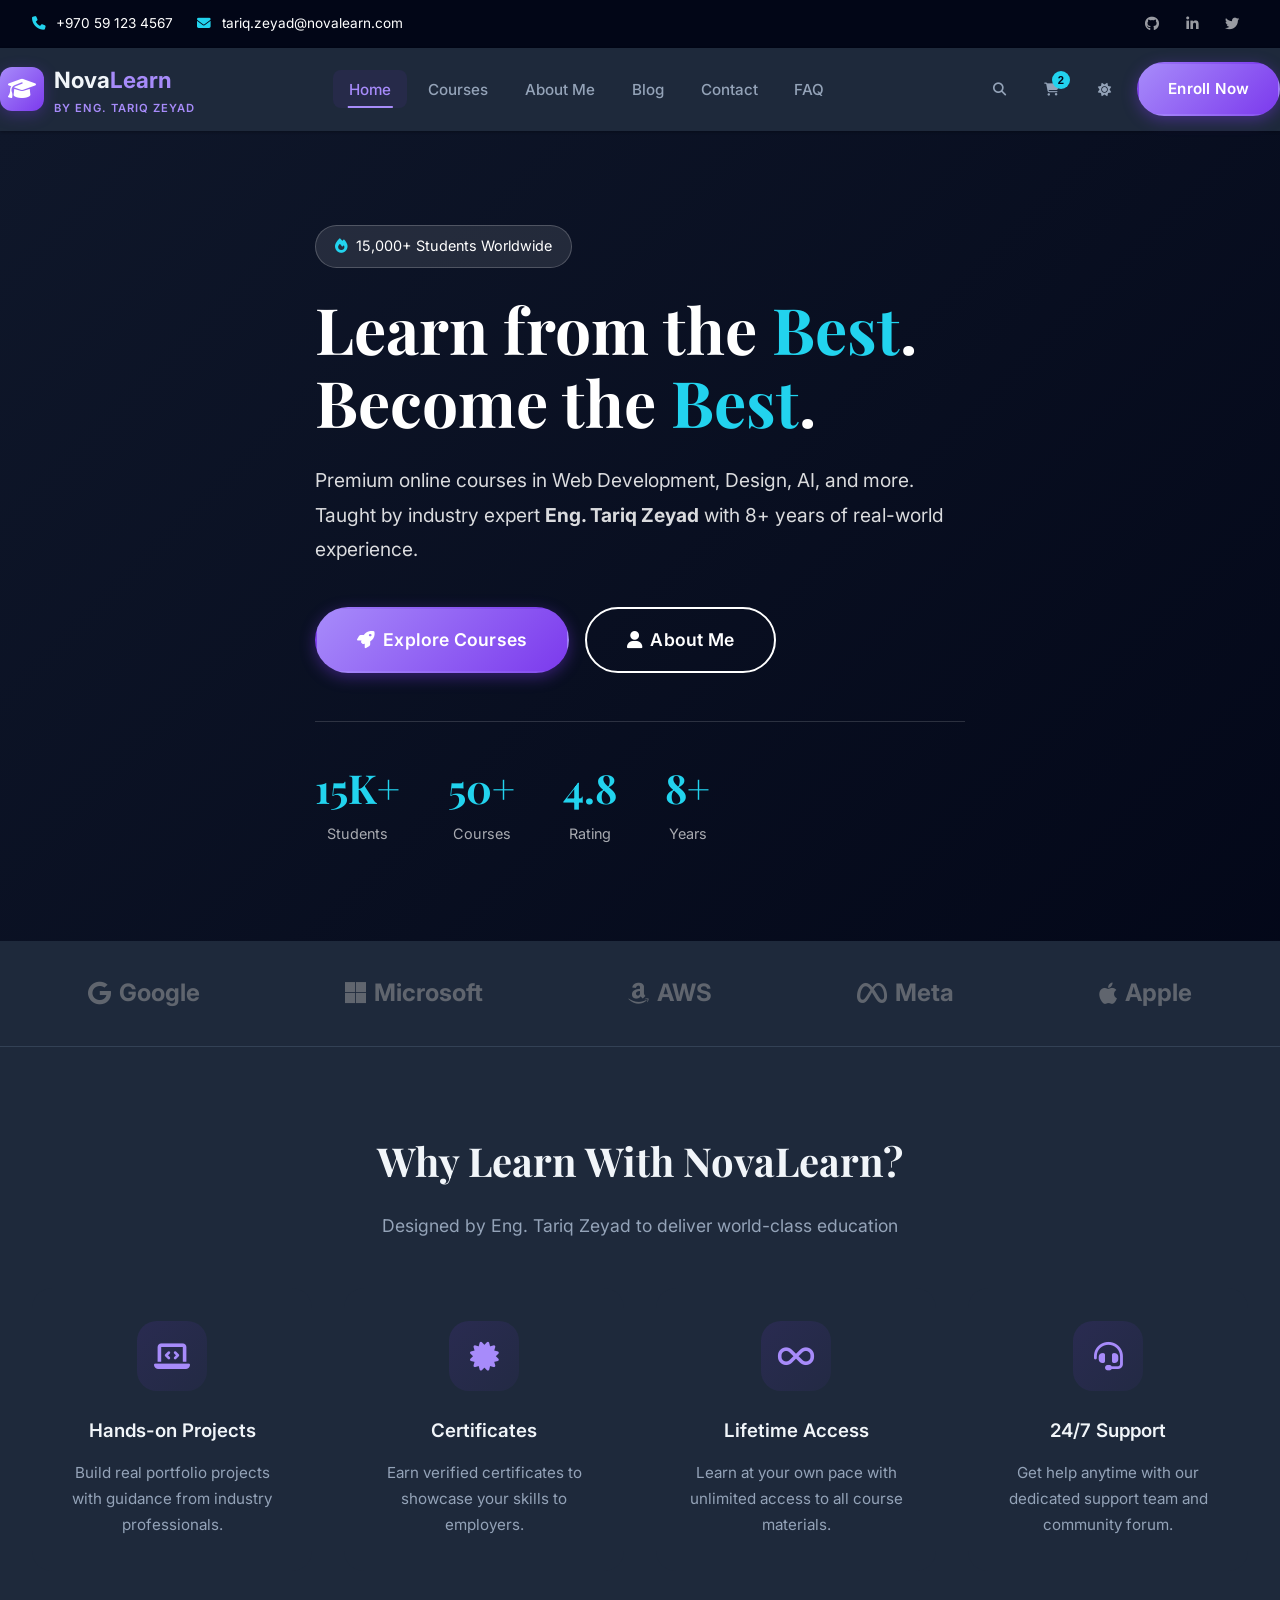
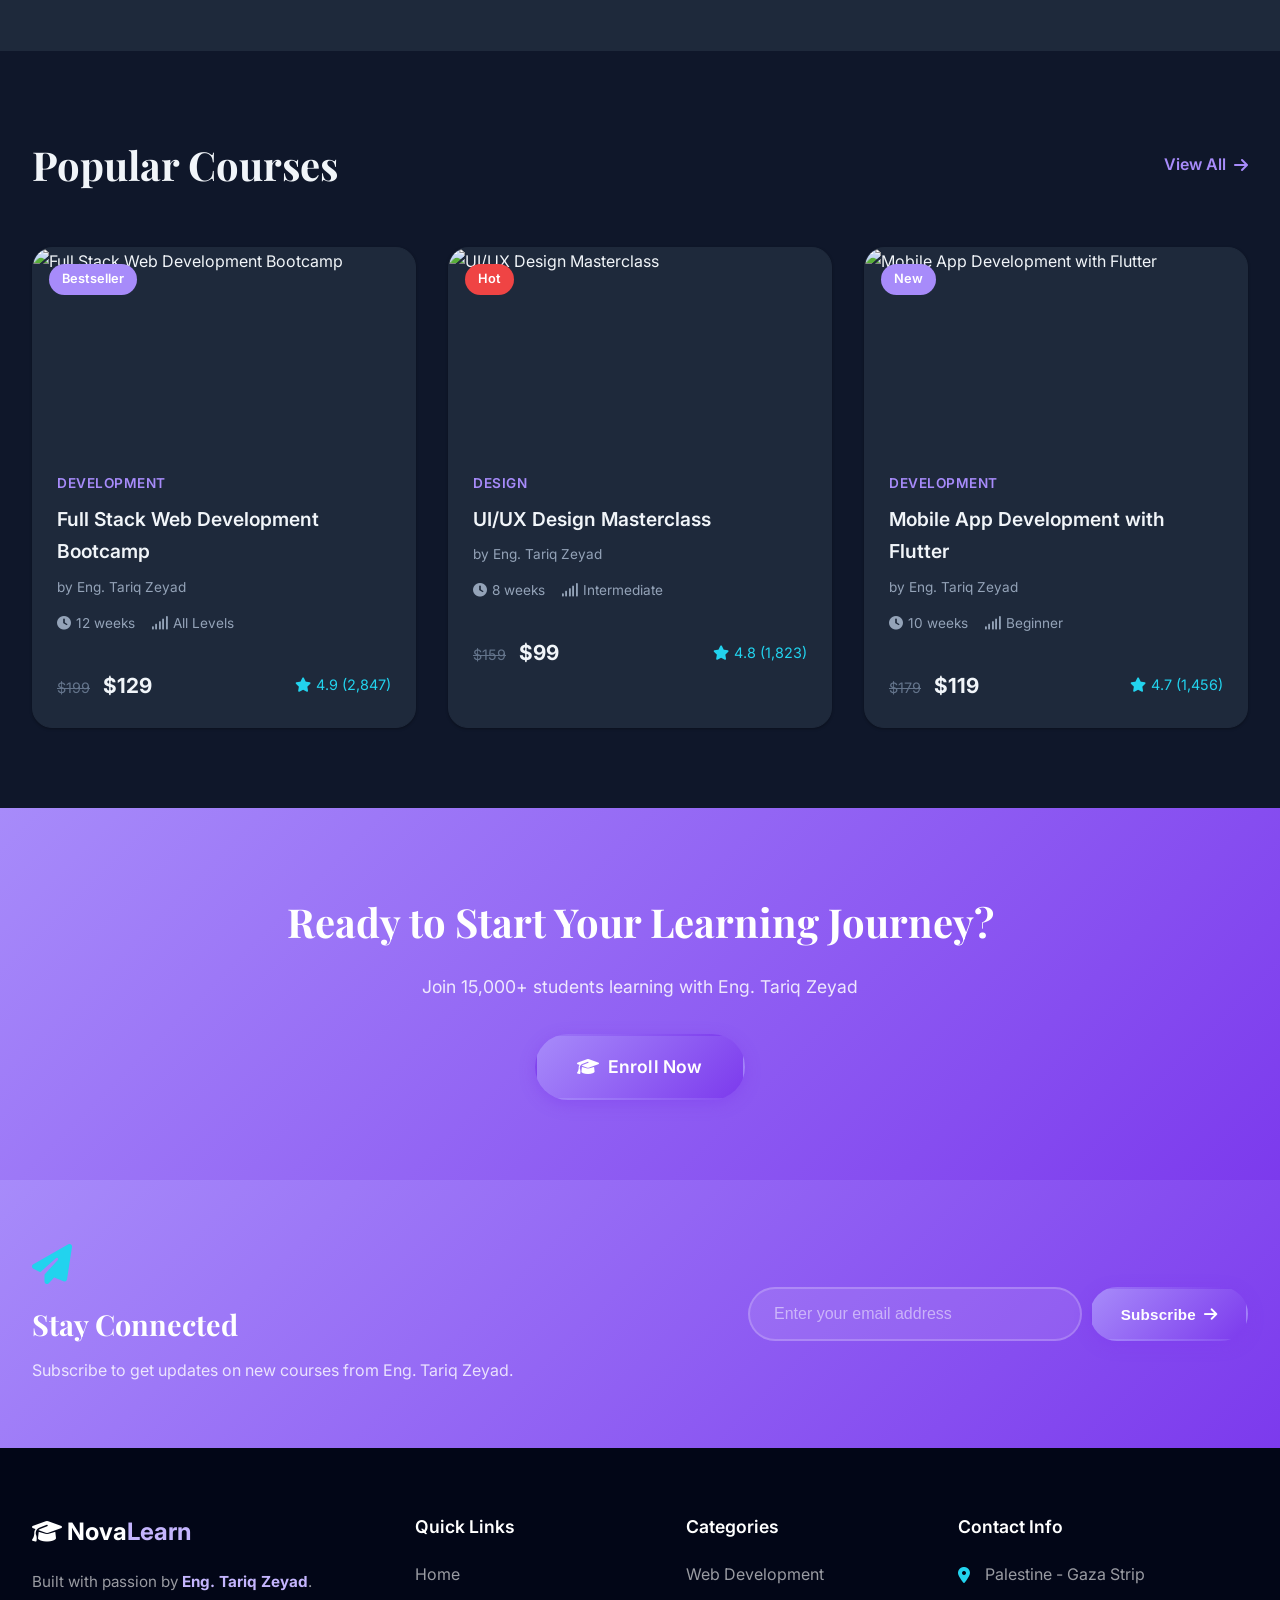
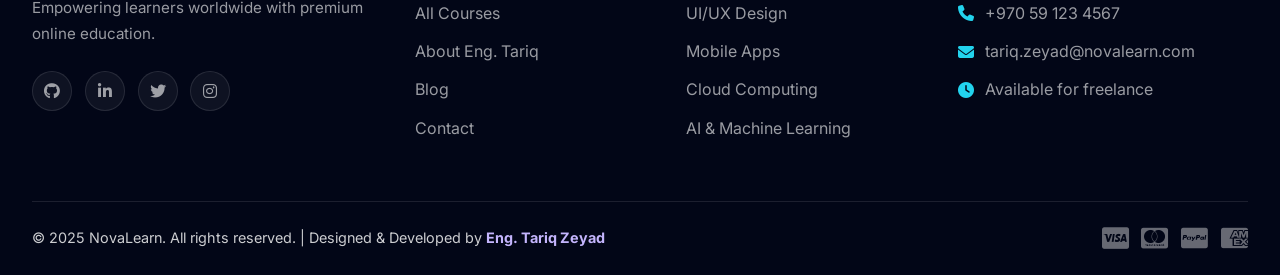
==== index.html @ 75552973 "First Project" ====
<!DOCTYPE html>
<html lang="en" dir="ltr" data-theme="dark">
<head>
  <meta charset="UTF-8">
  <meta name="viewport" content="width=device-width, initial-scale=1.0, viewport-fit=cover">
  <meta name="description" content="NovaLearn - Premium online courses platform by Eng. Tariq Zeyad. Learn Web Development, Design, AI, and more.">
  <meta name="author" content="Eng. Tariq Zeyad">
  <meta name="keywords" content="online courses, web development, programming, Eng. Tariq Zeyad, Palestine, Gaza">
  <title>NovaLearn | Premium Online Courses by Eng. Tariq Zeyad</title>
  
  <link rel="stylesheet" href="https://cdnjs.cloudflare.com/ajax/libs/font-awesome/6.5.1/css/all.min.css">
  <link rel="preconnect" href="https://fonts.googleapis.com">
  <link rel="preconnect" href="https://fonts.gstatic.com" crossorigin>
  <link href="https://fonts.googleapis.com/css2?family=Inter:wght@300;400;500;600;700;800&family=Playfair+Display:wght@500;600;700&family=Cairo:wght@400;600;700;800&display=swap" rel="stylesheet">
  
  <link rel="stylesheet" href="css/styles.css">
</head>
<body>
  <!-- ========== TOP BAR ========== -->
  <div class="top-bar">
    <div class="container">
      <div class="top-bar-left">
        <span><i class="fas fa-phone"></i> +970 59 123 4567</span>
        <span><i class="fas fa-envelope"></i> tariq.zeyad@novalearn.com</span>
      </div>
      <div class="top-bar-right">
        <a href="#" aria-label="GitHub"><i class="fab fa-github"></i></a>
        <a href="#" aria-label="LinkedIn"><i class="fab fa-linkedin-in"></i></a>
        <a href="#" aria-label="Twitter"><i class="fab fa-twitter"></i></a>
      </div>
    </div>
  </div>

  <!-- ========== HEADER ========== -->
  <header class="page-header" id="header">
    <div class="container header-inner">
      <a href="index.html" class="logo">
        <div class="logo-icon"><i class="fas fa-graduation-cap"></i></div>
        <div class="logo-text">
          <span class="logo-name">Nova<span class="highlight">Learn</span></span>
          <span class="logo-tagline">by Eng. Tariq Zeyad</span>
        </div>
      </a>
      
      <nav class="main-nav" id="mainNav">
        <ul class="nav-list">
          <li><a href="index.html" class="nav-link active">Home</a></li>
          <li><a href="courses.html" class="nav-link">Courses</a></li>
          <li><a href="about.html" class="nav-link">About Me</a></li>
          <li><a href="blog.html" class="nav-link">Blog</a></li>
          <li><a href="contact.html" class="nav-link">Contact</a></li>
          <li><a href="faq.html" class="nav-link">FAQ</a></li>
        </ul>
      </nav>
      
      <div class="header-actions">
        <button class="btn-icon search-trigger" aria-label="Search"><i class="fas fa-search"></i></button>
        <button class="btn-icon" aria-label="Cart"><i class="fas fa-shopping-cart"></i><span class="cart-badge">2</span></button>
        <button class="btn-icon" id="themeToggle" aria-label="Toggle theme"><i class="fas fa-sun"></i></button>
        <a href="enroll.html" class="btn btn-primary">Enroll Now</a>
        <button class="mobile-menu-toggle" aria-label="Toggle menu"><i class="fas fa-bars"></i></button>
      </div>
    </div>
  </header>

  <!-- ========== MAIN CONTENT ========== -->
  <main>
    <!-- HERO SECTION -->
    <section class="hero-section">
      <div class="hero-bg"></div>
      <div class="container">
        <div class="hero-content fade-in-up">
          <div class="hero-badge"><i class="fas fa-fire"></i> 15,000+ Students Worldwide</div>
          <h1>Learn from the <span class="highlight">Best</span>.<br>Become the <span class="highlight">Best</span>.</h1>
          <p>Premium online courses in Web Development, Design, AI, and more. Taught by industry expert <strong>Eng. Tariq Zeyad</strong> with 8+ years of real-world experience.</p>
          <div class="hero-buttons">
            <a href="courses.html" class="btn btn-primary btn-lg"><i class="fas fa-rocket"></i> Explore Courses</a>
            <a href="about.html" class="btn btn-outline btn-lg" style="border-color:white;color:white;"><i class="fas fa-user"></i> About Me</a>
          </div>
          <div class="hero-stats">
            <div class="stat-item"><div class="stat-number">15K+</div><div class="stat-label">Students</div></div>
            <div class="stat-item"><div class="stat-number">50+</div><div class="stat-label">Courses</div></div>
            <div class="stat-item"><div class="stat-number">4.8</div><div class="stat-label">Rating</div></div>
            <div class="stat-item"><div class="stat-number">8+</div><div class="stat-label">Years</div></div>
          </div>
        </div>
      </div>
    </section>

    <!-- PARTNERS -->
    <section class="partners-section">
      <div class="container">
        <div class="partners-grid">
          <div class="partner-logo"><i class="fab fa-google"></i> Google</div>
          <div class="partner-logo"><i class="fab fa-microsoft"></i> Microsoft</div>
          <div class="partner-logo"><i class="fab fa-amazon"></i> AWS</div>
          <div class="partner-logo"><i class="fab fa-meta"></i> Meta</div>
          <div class="partner-logo"><i class="fab fa-apple"></i> Apple</div>
        </div>
      </div>
    </section>

    <!-- FEATURES -->
    <section class="features-section">
      <div class="container">
        <div class="section-header">
          <h2>Why Learn With NovaLearn?</h2>
          <p>Designed by Eng. Tariq Zeyad to deliver world-class education</p>
        </div>
        <div class="features-grid">
          <div class="feature-card">
            <div class="feature-icon"><i class="fas fa-laptop-code"></i></div>
            <h3>Hands-on Projects</h3>
            <p>Build real portfolio projects with guidance from industry professionals.</p>
          </div>
          <div class="feature-card">
            <div class="feature-icon"><i class="fas fa-certificate"></i></div>
            <h3>Certificates</h3>
            <p>Earn verified certificates to showcase your skills to employers.</p>
          </div>
          <div class="feature-card">
            <div class="feature-icon"><i class="fas fa-infinity"></i></div>
            <h3>Lifetime Access</h3>
            <p>Learn at your own pace with unlimited access to all course materials.</p>
          </div>
          <div class="feature-card">
            <div class="feature-icon"><i class="fas fa-headset"></i></div>
            <h3>24/7 Support</h3>
            <p>Get help anytime with our dedicated support team and community forum.</p>
          </div>
        </div>
      </div>
    </section>

    <!-- POPULAR COURSES -->
    <section class="courses-section">
      <div class="container">
        <div class="section-header-with-link">
          <h2>Popular Courses</h2>
          <a href="courses.html" class="view-all-link">View All <i class="fas fa-arrow-right"></i></a>
        </div>
        <div class="course-grid">
          <!-- Course 1 -->
          <article class="course-card">
            <div class="course-card-image">
              <img src="https://images.unsplash.com/photo-1498050108023-c5249f4df085?w=600&h=400&fit=crop" alt="Full Stack Web Development Bootcamp" loading="lazy">
              <span class="course-badge">Bestseller</span>
            </div>
            <div class="course-card-body">
              <div class="course-category">Development</div>
              <h3>Full Stack Web Development Bootcamp</h3>
              <p style="color:var(--text-secondary);font-size:0.85rem;margin-bottom:0.8rem;">by Eng. Tariq Zeyad</p>
              <div class="course-meta">
                <span><i class="fas fa-clock"></i> 12 weeks</span>
                <span><i class="fas fa-signal"></i> All Levels</span>
              </div>
              <div class="course-card-footer">
                <div class="course-price"><span class="old-price">$199</span> $129</div>
                <div class="course-rating"><i class="fas fa-star"></i> 4.9 (2,847)</div>
              </div>
            </div>
          </article>
          <!-- Course 2 -->
          <article class="course-card">
            <div class="course-card-image">
              <img src="https://images.unsplash.com/photo-1561070791-2526d30994b5?w=600&h=400&fit=crop" alt="UI/UX Design Masterclass" loading="lazy">
              <span class="course-badge hot">Hot</span>
            </div>
            <div class="course-card-body">
              <div class="course-category">Design</div>
              <h3>UI/UX Design Masterclass</h3>
              <p style="color:var(--text-secondary);font-size:0.85rem;margin-bottom:0.8rem;">by Eng. Tariq Zeyad</p>
              <div class="course-meta">
                <span><i class="fas fa-clock"></i> 8 weeks</span>
                <span><i class="fas fa-signal"></i> Intermediate</span>
              </div>
              <div class="course-card-footer">
                <div class="course-price"><span class="old-price">$159</span> $99</div>
                <div class="course-rating"><i class="fas fa-star"></i> 4.8 (1,823)</div>
              </div>
            </div>
          </article>
          <!-- Course 3 -->
          <article class="course-card">
            <div class="course-card-image">
              <img src="https://images.unsplash.com/photo-1551650975-87deedd944c3?w=600&h=400&fit=crop" alt="Mobile App Development with Flutter" loading="lazy">
              <span class="course-badge">New</span>
            </div>
            <div class="course-card-body">
              <div class="course-category">Development</div>
              <h3>Mobile App Development with Flutter</h3>
              <p style="color:var(--text-secondary);font-size:0.85rem;margin-bottom:0.8rem;">by Eng. Tariq Zeyad</p>
              <div class="course-meta">
                <span><i class="fas fa-clock"></i> 10 weeks</span>
                <span><i class="fas fa-signal"></i> Beginner</span>
              </div>
              <div class="course-card-footer">
                <div class="course-price"><span class="old-price">$179</span> $119</div>
                <div class="course-rating"><i class="fas fa-star"></i> 4.7 (1,456)</div>
              </div>
            </div>
          </article>
        </div>
      </div>
    </section>

    <!-- CTA -->
    <section class="cta-section">
      <div class="container">
        <h2>Ready to Start Your Learning Journey?</h2>
        <p>Join 15,000+ students learning with Eng. Tariq Zeyad</p>
        <a href="enroll.html" class="btn btn-primary btn-lg"><i class="fas fa-graduation-cap"></i> Enroll Now</a>
      </div>
    </section>
  </main>

  <!-- NEWSLETTER -->
  <section class="newsletter-section">
    <div class="container">
      <div class="newsletter-wrapper">
        <div class="newsletter-content">
          <i class="fas fa-paper-plane newsletter-icon"></i>
          <h3>Stay Connected</h3>
          <p>Subscribe to get updates on new courses from Eng. Tariq Zeyad.</p>
        </div>
        <form class="newsletter-form" id="newsletterForm">
          <input type="email" placeholder="Enter your email address" required>
          <button type="submit" class="btn btn-primary">Subscribe <i class="fas fa-arrow-right"></i></button>
        </form>
      </div>
    </div>
  </section>

  <!-- FOOTER -->
  <footer class="main-footer">
    <div class="container">
      <div class="footer-grid">
        <div class="footer-col footer-about">
          <div class="footer-logo"><i class="fas fa-graduation-cap"></i> Nova<span style="color:var(--primary-light);">Learn</span></div>
          <p>Built with passion by <strong>Eng. Tariq Zeyad</strong>. Empowering learners worldwide with premium online education.</p>
          <div class="footer-social">
            <a href="https://github.com/Tariq-Zeyad/" aria-label="GitHub" target="_blank"><i class="fab fa-github"></i></a>
            <a href="https://www.linkedin.com/in/tariq-zeyad-a6025740b/?skipRedirect=true" aria-label="LinkedIn" target="_blank"><i class="fab fa-linkedin-in"></i></a>
            <a href="https://twitter.com/tariqkhashan" aria-label="Twitter" target="_blank"><i class="fab fa-twitter"></i></a>
            <a href="https://www.instagram.com/tariq_zeyad12/" aria-label="Instagram" target="_blank"><i class="fab fa-instagram"></i></a>
          </div>
        </div>
        <div class="footer-col">
          <h4>Quick Links</h4>
          <ul>
            <li><a href="index.html">Home</a></li>
            <li><a href="courses.html">All Courses</a></li>
            <li><a href="about.html">About Eng. Tariq</a></li>
            <li><a href="blog.html">Blog</a></li>
            <li><a href="contact.html">Contact</a></li>
          </ul>
        </div>
        <div class="footer-col">
          <h4>Categories</h4>
          <ul>
            <li><a href="courses.html">Web Development</a></li>
            <li><a href="courses.html">UI/UX Design</a></li>
            <li><a href="courses.html">Mobile Apps</a></li>
            <li><a href="courses.html">Cloud Computing</a></li>
            <li><a href="courses.html">AI & Machine Learning</a></li>
          </ul>
        </div>
        <div class="footer-col">
          <h4>Contact Info</h4>
          <ul class="contact-info">
            <li><i class="fas fa-map-marker-alt"></i> Palestine - Gaza Strip</li>
            <li><i class="fas fa-phone"></i> +970 59 123 4567</li>
            <li><i class="fas fa-envelope"></i> tariq.zeyad@novalearn.com</li>
            <li><i class="fas fa-clock"></i> Available for freelance</li>
          </ul>
        </div>
      </div>
      <div class="footer-bottom">
        <p>&copy; 2025 NovaLearn. All rights reserved. | Designed & Developed by <strong>Eng. Tariq Zeyad</strong></p>
        <div class="payment-methods">
          <i class="fab fa-cc-visa"></i>
          <i class="fab fa-cc-mastercard"></i>
          <i class="fab fa-cc-paypal"></i>
          <i class="fab fa-cc-amex"></i>
        </div>
      </div>
    </div>
  </footer>

  <!-- SEARCH OVERLAY -->
  <div class="search-overlay" id="searchOverlay">
    <div class="search-container">
      <input type="text" placeholder="Search courses, topics, instructors..." class="search-input">
      <button class="search-close"><i class="fas fa-times"></i></button>
    </div>
  </div>

  <!-- BACK TO TOP -->
  <button class="back-to-top" id="backToTop" aria-label="Back to top"><i class="fas fa-chevron-up"></i></button>

  <script src="js/main.js"></script>
</body>
</html>
---- css/styles.css ----
/* ============================================
   NOVALERN - COMPLETE STYLESHEET
   Designed by Eng. Tariq Zeyad
   Palestine - Gaza Strip
   SEO-Friendly | Dark/Light Mode | Responsive
   ============================================ */

/* ----- CSS VARIABLES ----- */
:root {
  --primary: #7c3aed;
  --primary-dark: #6d28d9;
  --primary-light: #a78bfa;
  --secondary: #1e293b;
  --accent: #06b6d4;
  
  --bg-primary: #f8fafc;
  --bg-secondary: #ffffff;
  --bg-dark: #0f172a;
  --bg-darker: #020617;
  
  --text-primary: #1e293b;
  --text-secondary: #64748b;
  --text-light: #94a3b8;
  --text-white: #ffffff;
  
  --border: #e2e8f0;
  --border-light: #f1f5f9;
  
  --shadow-sm: 0 1px 3px rgba(0,0,0,0.08);
  --shadow-md: 0 4px 20px rgba(0,0,0,0.08);
  --shadow-lg: 0 10px 40px rgba(0,0,0,0.1);
  --shadow-xl: 0 20px 60px rgba(0,0,0,0.12);
  --shadow-glow: 0 0 30px rgba(124,58,237,0.3);
  
  --radius-sm: 8px;
  --radius-md: 12px;
  --radius-lg: 20px;
  --radius-xl: 28px;
  
  --font-primary: 'Inter', system-ui, -apple-system, sans-serif;
  --font-display: 'Playfair Display', Georgia, serif;
  --font-arabic: 'Cairo', 'Segoe UI', sans-serif;
  
  --transition: all 0.3s cubic-bezier(0.4, 0, 0.2, 1);
  --transition-fast: all 0.15s ease;
}

/* ----- DARK MODE ----- */
[data-theme="dark"] {
  --primary: #a78bfa;
  --primary-dark: #7c3aed;
  --primary-light: #c4b5fd;
  --accent: #22d3ee;
  
  --bg-primary: #0f172a;
  --bg-secondary: #1e293b;
  --bg-dark: #020617;
  --bg-darker: #000000;
  
  --text-primary: #f1f5f9;
  --text-secondary: #94a3b8;
  --text-light: #64748b;
  
  --border: #334155;
  --border-light: #1e293b;
  
  --shadow-sm: 0 1px 3px rgba(0,0,0,0.3);
  --shadow-md: 0 4px 20px rgba(0,0,0,0.3);
  --shadow-lg: 0 10px 40px rgba(0,0,0,0.4);
  --shadow-xl: 0 20px 60px rgba(0,0,0,0.5);
  --shadow-glow: 0 0 30px rgba(124,58,237,0.5);
}

/* ----- RESET & BASE ----- */
*, *::before, *::after {
  margin: 0;
  padding: 0;
  box-sizing: border-box;
}

html {
  scroll-behavior: smooth;
  font-size: 16px;
}

body {
  font-family: var(--font-primary);
  background: var(--bg-primary);
  color: var(--text-primary);
  line-height: 1.7;
  overflow-x: hidden;
  transition: background 0.3s ease, color 0.3s ease;
}

.container {
  max-width: 1280px;
  margin: 0 auto;
  padding: 0 2rem;
}

img {
  max-width: 100%;
  height: auto;
  display: block;
}

a {
  text-decoration: none;
  color: inherit;
  transition: var(--transition-fast);
}

ul {
  list-style: none;
}

/* ----- SCROLLBAR ----- */
::-webkit-scrollbar {
  width: 8px;
}

::-webkit-scrollbar-track {
  background: var(--border-light);
}

::-webkit-scrollbar-thumb {
  background: var(--primary);
  border-radius: 4px;
}

::-webkit-scrollbar-thumb:hover {
  background: var(--primary-dark);
}

/* ============================================
   TOP BAR
   ============================================ */
.top-bar {
  background: var(--bg-dark);
  color: var(--text-white);
  font-size: 0.85rem;
  padding: 0.5rem 0;
}

.top-bar .container {
  display: flex;
  justify-content: space-between;
  align-items: center;
  flex-wrap: wrap;
  gap: 0.5rem;
}

.top-bar-left {
  display: flex;
  gap: 1.5rem;
}

.top-bar-left span i {
  color: var(--accent);
  margin-right: 0.4rem;
}

.top-bar-right {
  display: flex;
  gap: 0.5rem;
}

.top-bar-right a {
  color: rgba(255,255,255,0.6);
  width: 32px;
  height: 32px;
  border-radius: 50%;
  display: flex;
  align-items: center;
  justify-content: center;
  transition: var(--transition);
  font-size: 0.9rem;
}

.top-bar-right a:hover {
  background: var(--primary);
  color: white;
  box-shadow: var(--shadow-glow);
}

/* ============================================
   HEADER
   ============================================ */
.page-header {
  background: var(--bg-secondary);
  backdrop-filter: blur(20px);
  box-shadow: var(--shadow-sm);
  position: sticky;
  top: 0;
  z-index: 1000;
  transition: var(--transition);
}

.page-header.scrolled {
  box-shadow: var(--shadow-md);
}

.header-inner {
  display: flex;
  align-items: center;
  justify-content: space-between;
  padding: 0.8rem 0;
  gap: 1.5rem;
}

.logo {
  display: flex;
  align-items: center;
  gap: 0.6rem;
}

.logo-icon {
  background: linear-gradient(135deg, var(--primary), var(--primary-dark));
  width: 44px;
  height: 44px;
  border-radius: 12px;
  display: flex;
  align-items: center;
  justify-content: center;
  color: white;
  font-size: 1.4rem;
  box-shadow: 0 4px 15px rgba(124,58,237,0.3);
}

.logo-text {
  display: flex;
  flex-direction: column;
}

.logo-name {
  font-size: 1.4rem;
  font-weight: 700;
  color: var(--text-primary);
}

.logo-name .highlight {
  color: var(--primary);
}

.logo-tagline {
  font-size: 0.7rem;
  color: var(--primary);
  text-transform: uppercase;
  letter-spacing: 1px;
  font-weight: 600;
}

/* Navigation */
.main-nav .nav-list {
  display: flex;
  gap: 0.3rem;
}

.nav-link {
  padding: 0.6rem 1rem;
  border-radius: var(--radius-sm);
  font-weight: 500;
  font-size: 0.95rem;
  color: var(--text-secondary);
  transition: var(--transition);
  position: relative;
}

.nav-link::after {
  content: '';
  position: absolute;
  bottom: 0;
  left: 50%;
  transform: translateX(-50%);
  width: 0;
  height: 2px;
  background: var(--primary);
  transition: var(--transition);
}

.nav-link:hover,
.nav-link.active {
  color: var(--primary);
  background: rgba(124,58,237,0.08);
}

.nav-link:hover::after,
.nav-link.active::after {
  width: 60%;
}

.header-actions {
  display: flex;
  align-items: center;
  gap: 0.8rem;
}

.btn-icon {
  background: none;
  border: none;
  width: 40px;
  height: 40px;
  border-radius: 50%;
  display: flex;
  align-items: center;
  justify-content: center;
  cursor: pointer;
  color: var(--text-secondary);
  position: relative;
  transition: var(--transition);
}

.btn-icon:hover {
  background: var(--border-light);
  color: var(--primary);
}

.cart-badge {
  position: absolute;
  top: 2px;
  right: 2px;
  background: var(--accent);
  color: var(--bg-dark);
  font-size: 0.7rem;
  width: 18px;
  height: 18px;
  border-radius: 50%;
  display: flex;
  align-items: center;
  justify-content: center;
  font-weight: 700;
}

.mobile-menu-toggle {
  display: none;
  background: none;
  border: none;
  font-size: 1.5rem;
  cursor: pointer;
  color: var(--text-primary);
}

/* ============================================
   BUTTONS
   ============================================ */
.btn {
  display: inline-flex;
  align-items: center;
  gap: 0.5rem;
  padding: 0.75rem 1.8rem;
  border-radius: 50px;
  font-weight: 600;
  font-size: 0.95rem;
  cursor: pointer;
  transition: var(--transition);
  border: 2px solid transparent;
  letter-spacing: 0.2px;
  white-space: nowrap;
}

.btn-primary {
  background: linear-gradient(135deg, var(--primary), var(--primary-dark));
  color: white;
  box-shadow: 0 4px 15px rgba(124,58,237,0.4);
}

.btn-primary:hover {
  transform: translateY(-3px);
  box-shadow: 0 8px 30px rgba(124,58,237,0.55);
}

.btn-secondary {
  background: var(--secondary);
  color: white;
}

.btn-outline {
  background: transparent;
  border-color: var(--primary);
  color: var(--primary);
}

.btn-outline:hover {
  background: var(--primary);
  color: white;
  box-shadow: var(--shadow-glow);
}

.btn-lg {
  padding: 1rem 2.5rem;
  font-size: 1.1rem;
}

.btn-sm {
  padding: 0.5rem 1.2rem;
  font-size: 0.85rem;
}

/* ============================================
   SEARCH OVERLAY
   ============================================ */
.search-overlay {
  position: fixed;
  inset: 0;
  background: rgba(0,0,0,0.95);
  z-index: 2000;
  display: flex;
  align-items: flex-start;
  justify-content: center;
  padding-top: 15vh;
  opacity: 0;
  visibility: hidden;
  transition: var(--transition);
}

.search-overlay.active {
  opacity: 1;
  visibility: visible;
}

.search-container {
  width: 90%;
  max-width: 700px;
  display: flex;
  gap: 1rem;
}

.search-input {
  flex: 1;
  padding: 1.2rem 1.5rem;
  border-radius: 50px;
  border: 2px solid var(--primary);
  font-size: 1.2rem;
  background: white;
  color: #1e293b;
}

.search-close {
  background: var(--primary);
  color: white;
  border: none;
  width: 55px;
  height: 55px;
  border-radius: 50%;
  font-size: 1.3rem;
  cursor: pointer;
  transition: var(--transition);
}

.search-close:hover {
  background: var(--primary-dark);
  transform: rotate(90deg);
}

/* ============================================
   HERO SECTION
   ============================================ */
.hero-section {
  position: relative;
  min-height: 90vh;
  display: flex;
  align-items: center;
  overflow: hidden;
}

.hero-bg {
  position: absolute;
  inset: 0;
  background: linear-gradient(135deg, rgba(15,23,42,0.93) 0%, rgba(2,6,23,0.9) 100%),
              url('https://images.unsplash.com/photo-1517245386807-bb43f82c33c4?w=1920&q=80') center/cover no-repeat;
  z-index: 0;
}

.hero-content {
  position: relative;
  z-index: 1;
  max-width: 650px;
  color: white;
}

.hero-badge {
  display: inline-flex;
  align-items: center;
  gap: 0.5rem;
  background: rgba(255,255,255,0.1);
  backdrop-filter: blur(10px);
  padding: 0.5rem 1.2rem;
  border-radius: 50px;
  font-size: 0.9rem;
  margin-bottom: 1.5rem;
  border: 1px solid rgba(255,255,255,0.2);
  animation: pulse 2s infinite;
}

@keyframes pulse {
  0%, 100% { box-shadow: 0 0 0 0 rgba(6,182,212,0.4); }
  50% { box-shadow: 0 0 0 15px rgba(6,182,212,0); }
}

.hero-badge i {
  color: var(--accent);
}

.hero-content h1 {
  font-family: var(--font-display);
  font-size: 4rem;
  font-weight: 700;
  line-height: 1.15;
  margin-bottom: 1.5rem;
}

.hero-content h1 .highlight {
  color: var(--accent);
}

.hero-content p {
  font-size: 1.2rem;
  color: rgba(255,255,255,0.85);
  margin-bottom: 2.5rem;
  line-height: 1.8;
}

.hero-buttons {
  display: flex;
  gap: 1rem;
  flex-wrap: wrap;
}

.hero-stats {
  display: flex;
  gap: 3rem;
  margin-top: 3rem;
  padding-top: 2rem;
  border-top: 1px solid rgba(255,255,255,0.15);
}

.stat-item {
  text-align: center;
}

.stat-number {
  font-size: 2.5rem;
  font-weight: 700;
  color: var(--accent);
  font-family: var(--font-display);
}

.stat-label {
  font-size: 0.9rem;
  color: rgba(255,255,255,0.65);
}

/* ============================================
   PARTNERS SECTION
   ============================================ */
.partners-section {
  padding: 2rem 0;
  background: var(--bg-secondary);
  border-bottom: 1px solid var(--border);
}

.partners-grid {
  display: flex;
  justify-content: space-around;
  align-items: center;
  flex-wrap: wrap;
  gap: 2rem;
  opacity: 0.5;
  filter: grayscale(100%);
  transition: var(--transition);
}

.partners-grid:hover {
  opacity: 0.8;
  filter: grayscale(0%);
}

.partner-logo {
  font-size: 1.5rem;
  font-weight: 700;
  color: var(--text-secondary);
  display: flex;
  align-items: center;
  gap: 0.5rem;
}

/* ============================================
   FEATURES SECTION
   ============================================ */
.features-section {
  padding: 5rem 0;
  background: var(--bg-secondary);
}

.section-header {
  text-align: center;
  margin-bottom: 3rem;
}

.section-header h2 {
  font-family: var(--font-display);
  font-size: 2.5rem;
  margin-bottom: 1rem;
}

.section-header p {
  color: var(--text-secondary);
  font-size: 1.1rem;
}

.features-grid {
  display: grid;
  grid-template-columns: repeat(auto-fit, minmax(250px, 1fr));
  gap: 2rem;
}

.feature-card {
  text-align: center;
  padding: 2rem;
  border-radius: var(--radius-lg);
  transition: var(--transition);
  border: 1px solid transparent;
  background: var(--bg-secondary);
}

.feature-card:hover {
  border-color: var(--border);
  box-shadow: var(--shadow-lg);
  transform: translateY(-5px);
}

.feature-icon {
  width: 70px;
  height: 70px;
  border-radius: 20px;
  display: flex;
  align-items: center;
  justify-content: center;
  margin: 0 auto 1.5rem;
  font-size: 1.8rem;
  background: linear-gradient(135deg, rgba(124,58,237,0.12), rgba(124,58,237,0.05));
  color: var(--primary);
}

.feature-card h3 {
  margin-bottom: 0.8rem;
  font-weight: 600;
}

.feature-card p {
  color: var(--text-secondary);
  font-size: 0.95rem;
}

/* ============================================
   COURSES SECTIONS
   ============================================ */
.courses-section {
  padding: 5rem 0;
  background: var(--bg-primary);
}

.section-header-with-link {
  display: flex;
  justify-content: space-between;
  align-items: center;
  margin-bottom: 3rem;
}

.section-header-with-link h2 {
  font-family: var(--font-display);
  font-size: 2.5rem;
}

.view-all-link {
  color: var(--primary);
  font-weight: 600;
  display: flex;
  align-items: center;
  gap: 0.5rem;
  transition: var(--transition);
}

.view-all-link:hover {
  gap: 0.8rem;
}

.course-grid {
  display: grid;
  grid-template-columns: repeat(auto-fill, minmax(340px, 1fr));
  gap: 2rem;
}

.course-card {
  background: var(--bg-secondary);
  border-radius: var(--radius-lg);
  overflow: hidden;
  box-shadow: var(--shadow-sm);
  transition: var(--transition);
  cursor: pointer;
  border: 1px solid var(--border-light);
}

.course-card:hover {
  box-shadow: var(--shadow-xl);
  transform: translateY(-8px);
}

.course-card-image {
  height: 200px;
  position: relative;
  overflow: hidden;
}

.course-card-image img {
  width: 100%;
  height: 100%;
  object-fit: cover;
  transition: var(--transition);
}

.course-card:hover .course-card-image img {
  transform: scale(1.08);
}

.course-badge {
  position: absolute;
  top: 1rem;
  left: 1rem;
  background: var(--primary);
  color: white;
  padding: 0.3rem 0.8rem;
  border-radius: 20px;
  font-size: 0.8rem;
  font-weight: 600;
}

.course-badge.hot {
  background: #ef4444;
  animation: pulse 2s infinite;
}

.course-card-body {
  padding: 1.5rem;
}

.course-category {
  color: var(--primary);
  font-size: 0.85rem;
  font-weight: 600;
  text-transform: uppercase;
  letter-spacing: 0.5px;
  margin-bottom: 0.5rem;
}

.course-card-body h3 {
  font-size: 1.2rem;
  margin-bottom: 0.5rem;
  font-weight: 600;
}

.course-meta {
  display: flex;
  gap: 1rem;
  color: var(--text-secondary);
  font-size: 0.85rem;
  margin-bottom: 1rem;
  flex-wrap: wrap;
}

.course-meta span {
  display: flex;
  align-items: center;
  gap: 0.3rem;
}

.course-card-footer {
  display: flex;
  justify-content: space-between;
  align-items: center;
  padding-top: 1rem;
  border-top: 1px solid var(--border-light);
}

.course-price {
  font-size: 1.3rem;
  font-weight: 700;
  color: var(--text-primary);
}

.course-price .old-price {
  text-decoration: line-through;
  color: var(--text-light);
  font-size: 0.9rem;
  font-weight: 400;
  margin-right: 0.5rem;
}

.course-rating {
  display: flex;
  align-items: center;
  gap: 0.3rem;
  color: var(--accent);
  font-size: 0.9rem;
}

/* ============================================
   CTA SECTION
   ============================================ */
.cta-section {
  padding: 5rem 0;
  background: linear-gradient(135deg, var(--primary), var(--primary-dark));
  color: white;
  text-align: center;
}

.cta-section h2 {
  font-family: var(--font-display);
  font-size: 2.5rem;
  margin-bottom: 1rem;
}

.cta-section p {
  color: rgba(255,255,255,0.85);
  font-size: 1.1rem;
  margin-bottom: 2rem;
}

/* ============================================
   PAGE HEADER (Courses, Blog, etc.)
   ============================================ */
.page-header-section {
  background: linear-gradient(135deg, var(--bg-dark), var(--bg-darker));
  color: white;
  padding: 4rem 0;
  text-align: center;
}

.page-header-section h1 {
  font-family: var(--font-display);
  font-size: 2.8rem;
  margin-bottom: 1rem;
}

.page-header-section p {
  color: rgba(255,255,255,0.8);
  font-size: 1.1rem;
}

/* ============================================
   FILTERS BAR
   ============================================ */
.filters-bar {
  padding: 2rem 0;
  background: var(--bg-secondary);
  border-bottom: 1px solid var(--border);
  position: sticky;
  top: 80px;
  z-index: 100;
}

.filter-wrapper {
  display: flex;
  gap: 1rem;
  flex-wrap: wrap;
  align-items: center;
}

.filter-btn {
  padding: 0.5rem 1.2rem;
  border-radius: 50px;
  border: 1px solid var(--border);
  background: var(--bg-secondary);
  color: var(--text-primary);
  cursor: pointer;
  font-size: 0.9rem;
  transition: var(--transition);
  font-weight: 500;
}

.filter-btn.active,
.filter-btn:hover {
  background: var(--primary);
  color: white;
  border-color: var(--primary);
}

.courses-grid-section {
  padding: 3rem 0;
  background: var(--bg-primary);
}

/* ============================================
   ABOUT PAGE
   ============================================ */
.about-hero {
  background: linear-gradient(135deg, rgba(15,23,42,0.93), rgba(2,6,23,0.9)),
              url('https://images.unsplash.com/photo-1555066931-4365d14bab8c?w=1920&q=80') center/cover;
  color: white;
  padding: 6rem 0;
  text-align: center;
}

.about-hero h1 {
  font-family: var(--font-display);
  font-size: 3rem;
  margin-bottom: 1rem;
}

.about-hero .subtitle {
  font-size: 1.2rem;
  color: var(--primary-light);
}

.about-profile-section {
  padding: 5rem 0;
  background: var(--bg-secondary);
}

.profile-grid {
  display: grid;
  grid-template-columns: 350px 1fr;
  gap: 4rem;
  align-items: start;
}

.profile-sidebar {
  text-align: center;
}

.profile-avatar {
  width: 250px;
  height: 250px;
  border-radius: 50%;
  object-fit: cover;
  border: 5px solid var(--primary);
  box-shadow: var(--shadow-xl), 0 0 50px rgba(124,58,237,0.25);
  margin: 0 auto 1.5rem;
}

.profile-sidebar h2 {
  font-family: var(--font-arabic);
  font-size: 1.8rem;
  color: var(--text-primary);
  margin-bottom: 0.3rem;
}

.profile-sidebar .title {
  color: var(--primary);
  font-weight: 600;
  font-size: 1.1rem;
  margin-bottom: 1rem;
}

.profile-sidebar .location {
  color: var(--text-secondary);
  font-size: 0.9rem;
  margin-bottom: 1.5rem;
}

.profile-sidebar .location i {
  color: var(--primary);
}

.profile-social-links {
  display: flex;
  justify-content: center;
  gap: 0.8rem;
  margin-bottom: 1.5rem;
}

.profile-social-links a {
  width: 45px;
  height: 45px;
  border-radius: 50%;
  background: var(--bg-primary);
  display: flex;
  align-items: center;
  justify-content: center;
  color: var(--text-secondary);
  font-size: 1.2rem;
  transition: var(--transition);
  border: 1px solid var(--border);
}

.profile-social-links a:hover {
  background: var(--primary);
  color: white;
  border-color: var(--primary);
  box-shadow: var(--shadow-glow);
  transform: translateY(-3px);
}

.profile-download-btn {
  display: inline-flex;
  align-items: center;
  gap: 0.5rem;
  padding: 0.7rem 1.5rem;
  border: 2px solid var(--primary);
  border-radius: 50px;
  color: var(--primary);
  font-weight: 600;
  transition: var(--transition);
}

.profile-download-btn:hover {
  background: var(--primary);
  color: white;
}

.profile-main h3 {
  font-size: 1.5rem;
  margin-bottom: 1rem;
  color: var(--text-primary);
  position: relative;
  padding-bottom: 0.8rem;
}

.profile-main h3::after {
  content: '';
  position: absolute;
  bottom: 0;
  left: 0;
  width: 50px;
  height: 3px;
  background: var(--primary);
  border-radius: 3px;
}

.profile-main p {
  color: var(--text-secondary);
  margin-bottom: 1.5rem;
  line-height: 1.8;
}

.skills-grid {
  display: flex;
  flex-wrap: wrap;
  gap: 0.7rem;
  margin-bottom: 2rem;
}

.skill-tag {
  padding: 0.5rem 1.2rem;
  background: rgba(124,58,237,0.08);
  color: var(--primary);
  border-radius: 50px;
  font-size: 0.9rem;
  font-weight: 500;
  border: 1px solid rgba(124,58,237,0.2);
}

.stats-cards {
  display: grid;
  grid-template-columns: repeat(4, 1fr);
  gap: 1.5rem;
  margin: 2rem 0;
}

.stat-card {
  background: var(--bg-primary);
  padding: 1.5rem;
  border-radius: var(--radius-md);
  text-align: center;
  border: 1px solid var(--border-light);
}

.stat-card .stat-icon {
  font-size: 2rem;
  color: var(--primary);
  margin-bottom: 0.5rem;
}

.stat-card .stat-value {
  font-size: 2rem;
  font-weight: 700;
  color: var(--text-primary);
}

.stat-card .stat-title {
  color: var(--text-secondary);
  font-size: 0.85rem;
}

.experience-timeline {
  margin-top: 2rem;
}

.timeline-item {
  display: flex;
  gap: 1.5rem;
  margin-bottom: 2rem;
  position: relative;
}

.timeline-dot {
  width: 15px;
  height: 15px;
  border-radius: 50%;
  background: var(--primary);
  flex-shrink: 0;
  margin-top: 5px;
  box-shadow: 0 0 15px rgba(124,58,237,0.4);
}

.timeline-content h4 {
  font-weight: 600;
  margin-bottom: 0.3rem;
}

.timeline-content .company {
  color: var(--primary);
  font-weight: 500;
}

.timeline-content .period {
  color: var(--text-light);
  font-size: 0.85rem;
  margin-bottom: 0.5rem;
}

/* ============================================
   BLOG PAGE
   ============================================ */
.blog-grid {
  display: grid;
  grid-template-columns: repeat(auto-fill, minmax(380px, 1fr));
  gap: 2rem;
}

.blog-card {
  background: var(--bg-secondary);
  border-radius: var(--radius-lg);
  overflow: hidden;
  box-shadow: var(--shadow-sm);
  transition: var(--transition);
}

.blog-card:hover {
  box-shadow: var(--shadow-lg);
  transform: translateY(-5px);
}

.blog-card-image {
  height: 240px;
  overflow: hidden;
}

.blog-card-image img {
  width: 100%;
  height: 100%;
  object-fit: cover;
  transition: var(--transition);
}

.blog-card:hover .blog-card-image img {
  transform: scale(1.05);
}

.blog-card-body {
  padding: 1.5rem;
}

.blog-meta {
  display: flex;
  gap: 1rem;
  color: var(--text-secondary);
  font-size: 0.85rem;
  margin-bottom: 0.8rem;
}

.blog-card-body h3 {
  font-size: 1.2rem;
  margin-bottom: 0.8rem;
}

/* ============================================
   CONTACT PAGE
   ============================================ */
.contact-section {
  padding: 5rem 0;
}

.contact-grid {
  display: grid;
  grid-template-columns: 1fr 1.5fr;
  gap: 3rem;
}

.contact-info-cards {
  display: flex;
  flex-direction: column;
  gap: 1.5rem;
}

.contact-info-card {
  background: var(--bg-secondary);
  padding: 1.5rem;
  border-radius: var(--radius-md);
  display: flex;
  gap: 1rem;
  box-shadow: var(--shadow-sm);
}

.contact-info-card .icon {
  width: 50px;
  height: 50px;
  border-radius: 12px;
  background: rgba(124,58,237,0.1);
  display: flex;
  align-items: center;
  justify-content: center;
  color: var(--primary);
  font-size: 1.3rem;
  flex-shrink: 0;
}

.contact-form-wrapper {
  background: var(--bg-secondary);
  padding: 2.5rem;
  border-radius: var(--radius-lg);
  box-shadow: var(--shadow-md);
}

/* ============================================
   ENROLL PAGE
   ============================================ */
.enroll-section {
  padding: 4rem 0;
  background: var(--bg-primary);
}

.enroll-wrapper {
  max-width: 800px;
  margin: 0 auto;
  background: var(--bg-secondary);
  padding: 3rem;
  border-radius: var(--radius-xl);
  box-shadow: var(--shadow-xl);
}

.enroll-wrapper h2 {
  text-align: center;
  margin-bottom: 2rem;
  font-family: var(--font-display);
  font-size: 2rem;
}

.form-grid {
  display: grid;
  grid-template-columns: 1fr 1fr;
  gap: 1.5rem;
}

.form-group {
  display: flex;
  flex-direction: column;
  gap: 0.4rem;
}

.form-group.full-width {
  grid-column: 1 / -1;
}

.form-group label {
  font-weight: 600;
  font-size: 0.9rem;
  color: var(--text-primary);
}

.form-group input,
.form-group select,
.form-group textarea {
  padding: 0.9rem 1.2rem;
  border: 2px solid var(--border);
  border-radius: var(--radius-sm);
  font-family: inherit;
  font-size: 0.95rem;
  transition: var(--transition);
  background: var(--bg-primary);
  color: var(--text-primary);
}

.form-group input:focus,
.form-group select:focus,
.form-group textarea:focus {
  outline: none;
  border-color: var(--primary);
  box-shadow: 0 0 0 4px rgba(124,58,237,0.1);
  background: var(--bg-secondary);
}

.error-message {
  color: #ef4444;
  font-size: 0.8rem;
  display: flex;
  align-items: center;
  gap: 0.3rem;
}

.success-message {
  background: rgba(124,58,237,0.1);
  border: 1px solid var(--primary);
  color: var(--primary);
  padding: 1.5rem;
  border-radius: var(--radius-md);
  text-align: center;
  font-weight: 600;
}

/* ============================================
   NEWSLETTER
   ============================================ */
.newsletter-section {
  background: linear-gradient(135deg, var(--primary), var(--primary-dark));
  padding: 4rem 0;
}

.newsletter-wrapper {
  display: flex;
  align-items: center;
  justify-content: space-between;
  gap: 3rem;
  flex-wrap: wrap;
}

.newsletter-content {
  color: white;
}

.newsletter-content h3 {
  font-family: var(--font-display);
  font-size: 1.8rem;
  margin-bottom: 0.5rem;
}

.newsletter-content p {
  color: rgba(255,255,255,0.8);
}

.newsletter-icon {
  font-size: 2.5rem;
  color: var(--accent);
  margin-bottom: 1rem;
}

.newsletter-form {
  display: flex;
  gap: 0.5rem;
  flex: 1;
  max-width: 500px;
}

.newsletter-form input {
  flex: 1;
  padding: 1rem 1.5rem;
  border-radius: 50px;
  border: 2px solid rgba(255,255,255,0.2);
  background: rgba(255,255,255,0.1);
  color: white;
  font-size: 1rem;
}

.newsletter-form input::placeholder {
  color: rgba(255,255,255,0.5);
}

.newsletter-form input:focus {
  outline: none;
  border-color: var(--accent);
}

/* ============================================
   FOOTER
   ============================================ */
.main-footer {
  background: var(--bg-dark);
  color: rgba(255,255,255,0.8);
  padding: 4rem 0 0;
}

.footer-grid {
  display: grid;
  grid-template-columns: 1.5fr 1fr 1fr 1.3fr;
  gap: 3rem;
  margin-bottom: 3rem;
}

.footer-logo {
  color: white;
  font-size: 1.5rem;
  font-weight: 700;
  margin-bottom: 1rem;
}

.footer-about p {
  font-size: 0.95rem;
  line-height: 1.7;
  margin-bottom: 1.5rem;
  color: rgba(255,255,255,0.6);
}

.footer-about p strong {
  color: var(--primary-light);
}

.footer-social {
  display: flex;
  gap: 0.8rem;
}

.footer-social a {
  width: 40px;
  height: 40px;
  border-radius: 50%;
  background: rgba(255,255,255,0.05);
  display: flex;
  align-items: center;
  justify-content: center;
  color: rgba(255,255,255,0.6);
  transition: var(--transition);
  border: 1px solid rgba(255,255,255,0.1);
}

.footer-social a:hover {
  background: var(--primary);
  color: white;
  border-color: var(--primary);
  box-shadow: var(--shadow-glow);
}

.footer-col h4 {
  color: white;
  font-weight: 600;
  margin-bottom: 1.2rem;
  font-size: 1.1rem;
}

.footer-col ul li {
  margin-bottom: 0.7rem;
}

.footer-col ul li a {
  color: rgba(255,255,255,0.6);
  transition: var(--transition);
}

.footer-col ul li a:hover {
  color: var(--accent);
  padding-left: 5px;
}

.contact-info li {
  display: flex;
  align-items: center;
  gap: 0.7rem;
  color: rgba(255,255,255,0.6);
}

.contact-info li i {
  color: var(--accent);
  width: 16px;
}

.footer-bottom {
  border-top: 1px solid rgba(255,255,255,0.1);
  padding: 1.5rem 0;
  display: flex;
  justify-content: space-between;
  align-items: center;
  flex-wrap: wrap;
  gap: 1rem;
  font-size: 0.9rem;
}

.footer-bottom strong {
  color: var(--primary-light);
}

.payment-methods {
  display: flex;
  gap: 0.8rem;
  font-size: 1.5rem;
  color: rgba(255,255,255,0.4);
}

/* ============================================
   BACK TO TOP
   ============================================ */
.back-to-top {
  position: fixed;
  bottom: 2rem;
  right: 2rem;
  width: 50px;
  height: 50px;
  border-radius: 50%;
  background: var(--primary);
  color: white;
  border: none;
  cursor: pointer;
  font-size: 1.2rem;
  box-shadow: var(--shadow-lg);
  opacity: 0;
  visibility: hidden;
  transition: var(--transition);
  z-index: 999;
}

.back-to-top.visible {
  opacity: 1;
  visibility: visible;
}

.back-to-top:hover {
  background: var(--accent);
  color: var(--bg-dark);
  transform: translateY(-5px);
}

/* ============================================
   UTILITY
   ============================================ */
.hidden {
  display: none;
}

/* ============================================
   ANIMATIONS
   ============================================ */
@keyframes fadeInUp {
  from {
    opacity: 0;
    transform: translateY(30px);
  }
  to {
    opacity: 1;
    transform: translateY(0);
  }
}

.fade-in-up {
  animation: fadeInUp 0.6s ease forwards;
}

/* ============================================
   RESPONSIVE - MOBILE & TABLET
   ============================================ */
@media (max-width: 992px) {
  .main-nav {
    display: none;
    position: absolute;
    top: 100%;
    left: 0;
    right: 0;
    background: var(--bg-secondary);
    border-bottom: 1px solid var(--border);
    box-shadow: var(--shadow-lg);
    z-index: 999;
    padding: 1rem 0;
  }

  .main-nav.active {
    display: block;
  }

  .main-nav .nav-list {
    flex-direction: column;
    gap: 0;
    padding: 0 1rem;
  }

  .nav-link {
    display: block;
    padding: 0.8rem 1rem;
    border-radius: var(--radius-sm);
    font-size: 1rem;
  }

  .mobile-menu-toggle {
    display: flex !important;
    align-items: center;
    justify-content: center;
    width: 40px;
    height: 40px;
    background: var(--bg-primary);
    border: 1px solid var(--border);
    border-radius: var(--radius-sm);
    cursor: pointer;
    font-size: 1.3rem;
    color: var(--text-primary);
  }

  .mobile-menu-toggle:hover {
    background: var(--primary);
    color: white;
    border-color: var(--primary);
  }

  .header-actions .btn-primary {
    display: none;
  }

  .header-inner {
    flex-wrap: wrap;
  }
}

@media (max-width: 768px) {
  .hero-content h1 {
    font-size: 2rem !important;
  }

  .hero-content p {
    font-size: 1rem;
  }

  .hero-stats {
    flex-wrap: wrap;
    gap: 1.5rem;
  }

  .stat-number {
    font-size: 1.8rem;
  }

  .course-grid {
    grid-template-columns: 1fr;
  }

  .blog-grid {
    grid-template-columns: 1fr;
  }

  .features-grid {
    grid-template-columns: 1fr;
  }

  .footer-grid {
    grid-template-columns: 1fr;
  }

  .profile-grid {
    grid-template-columns: 1fr;
  }

  .stats-cards {
    grid-template-columns: repeat(2, 1fr);
  }

  .form-grid {
    grid-template-columns: 1fr;
  }

  .newsletter-wrapper {
    flex-direction: column;
    text-align: center;
  }

  .newsletter-form {
    flex-direction: column;
    width: 100%;
    max-width: 100%;
  }

  .contact-grid {
    grid-template-columns: 1fr;
  }

  .section-header-with-link {
    flex-direction: column;
    gap: 1rem;
    text-align: center;
  }

  .filters-bar .filter-wrapper {
    justify-content: center;
    gap: 0.5rem;
  }

  .filter-btn {
    padding: 0.4rem 0.8rem;
    font-size: 0.8rem;
  }

  .top-bar {
    display: none;
  }

  .enroll-wrapper {
    padding: 1.5rem;
  }

  .container {
    padding: 0 1rem;
  }
}

@media (max-width: 480px) {
  .hero-section {
    min-height: 70vh;
  }

  .hero-content h1 {
    font-size: 1.6rem !important;
  }

  .hero-buttons {
    flex-direction: column;
    width: 100%;
  }

  .hero-buttons .btn {
    width: 100%;
    justify-content: center;
  }

  .hero-stats {
    gap: 1rem;
  }

  .stat-number {
    font-size: 1.5rem;
  }

  .section-header h2,
  .section-header-with-link h2 {
    font-size: 1.5rem;
  }

  .course-card-body h3 {
    font-size: 1rem;
  }

  .course-price {
    font-size: 1.1rem;
  }

  .profile-avatar {
    width: 180px;
    height: 180px;
  }

  .skills-grid {
    gap: 0.4rem;
  }

  .skill-tag {
    padding: 0.4rem 0.8rem;
    font-size: 0.8rem;
  }

  .page-header-section h1 {
    font-size: 1.8rem;
  }
}
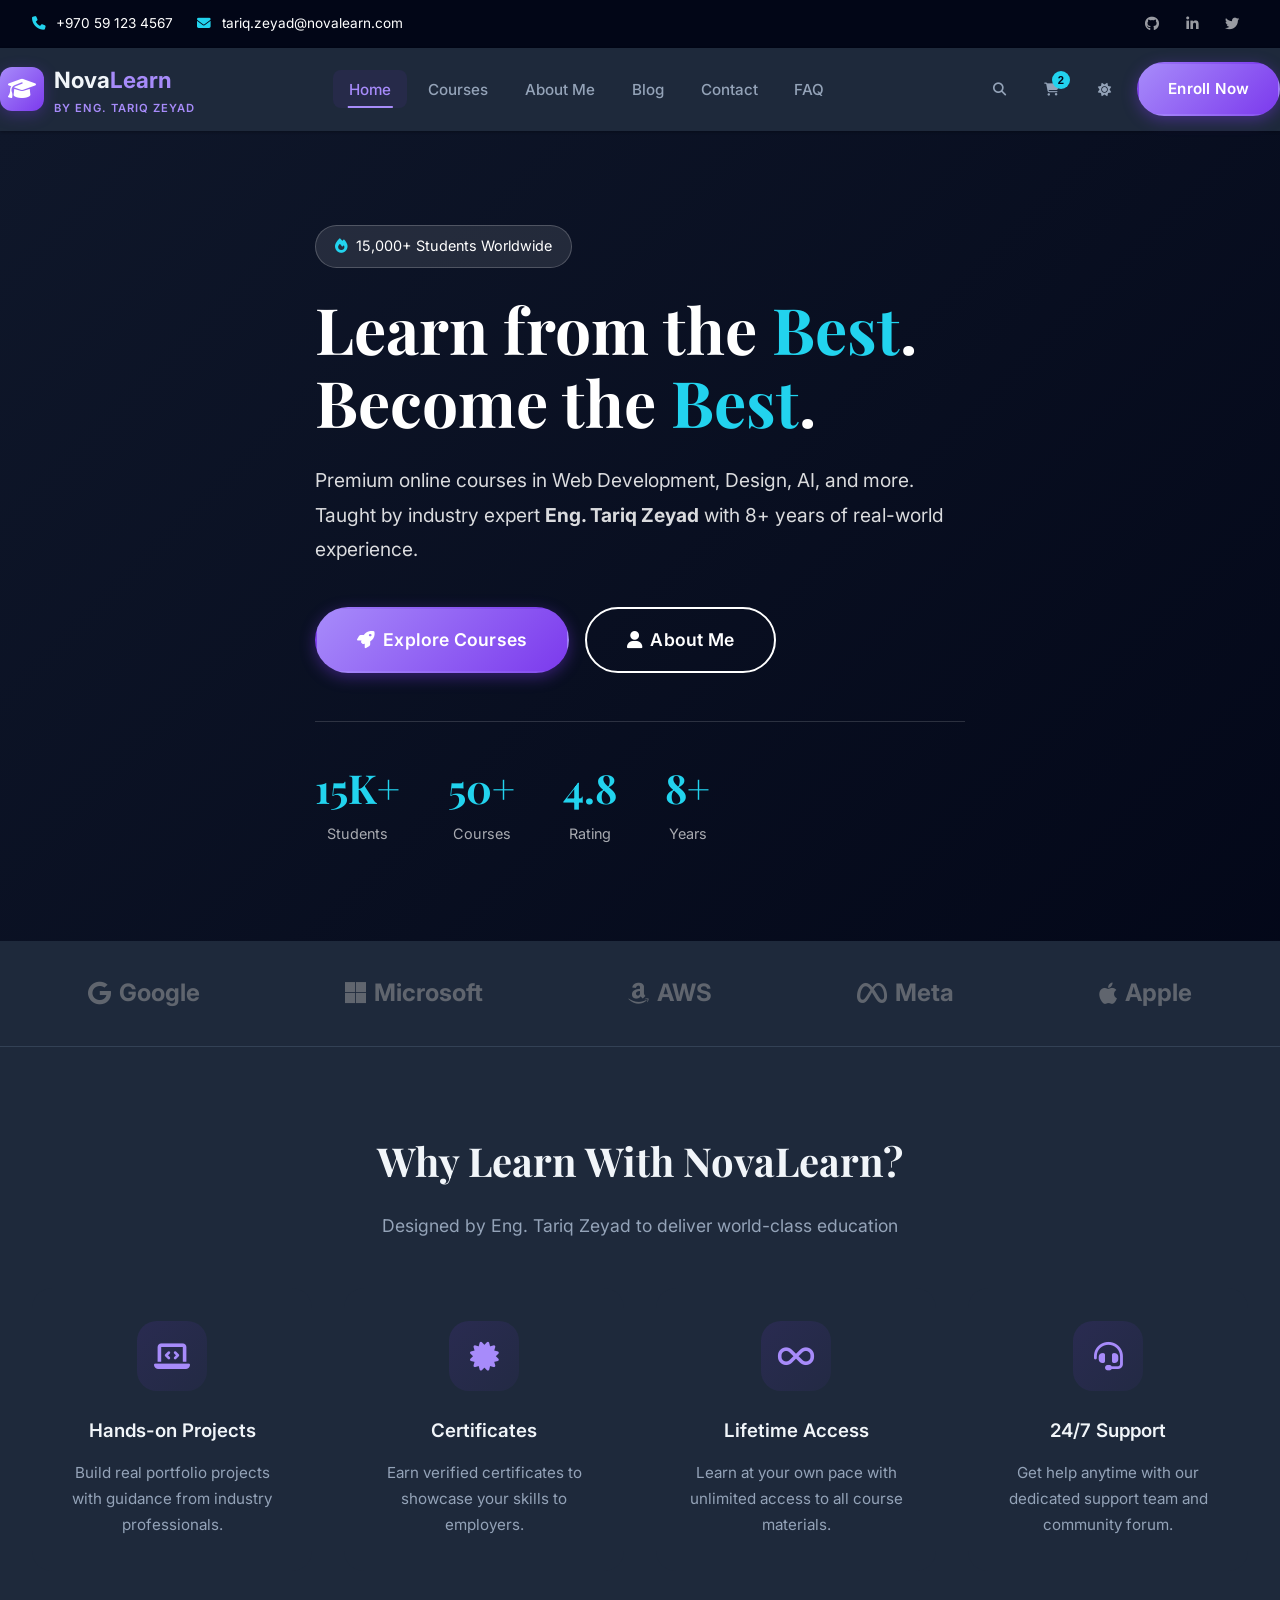
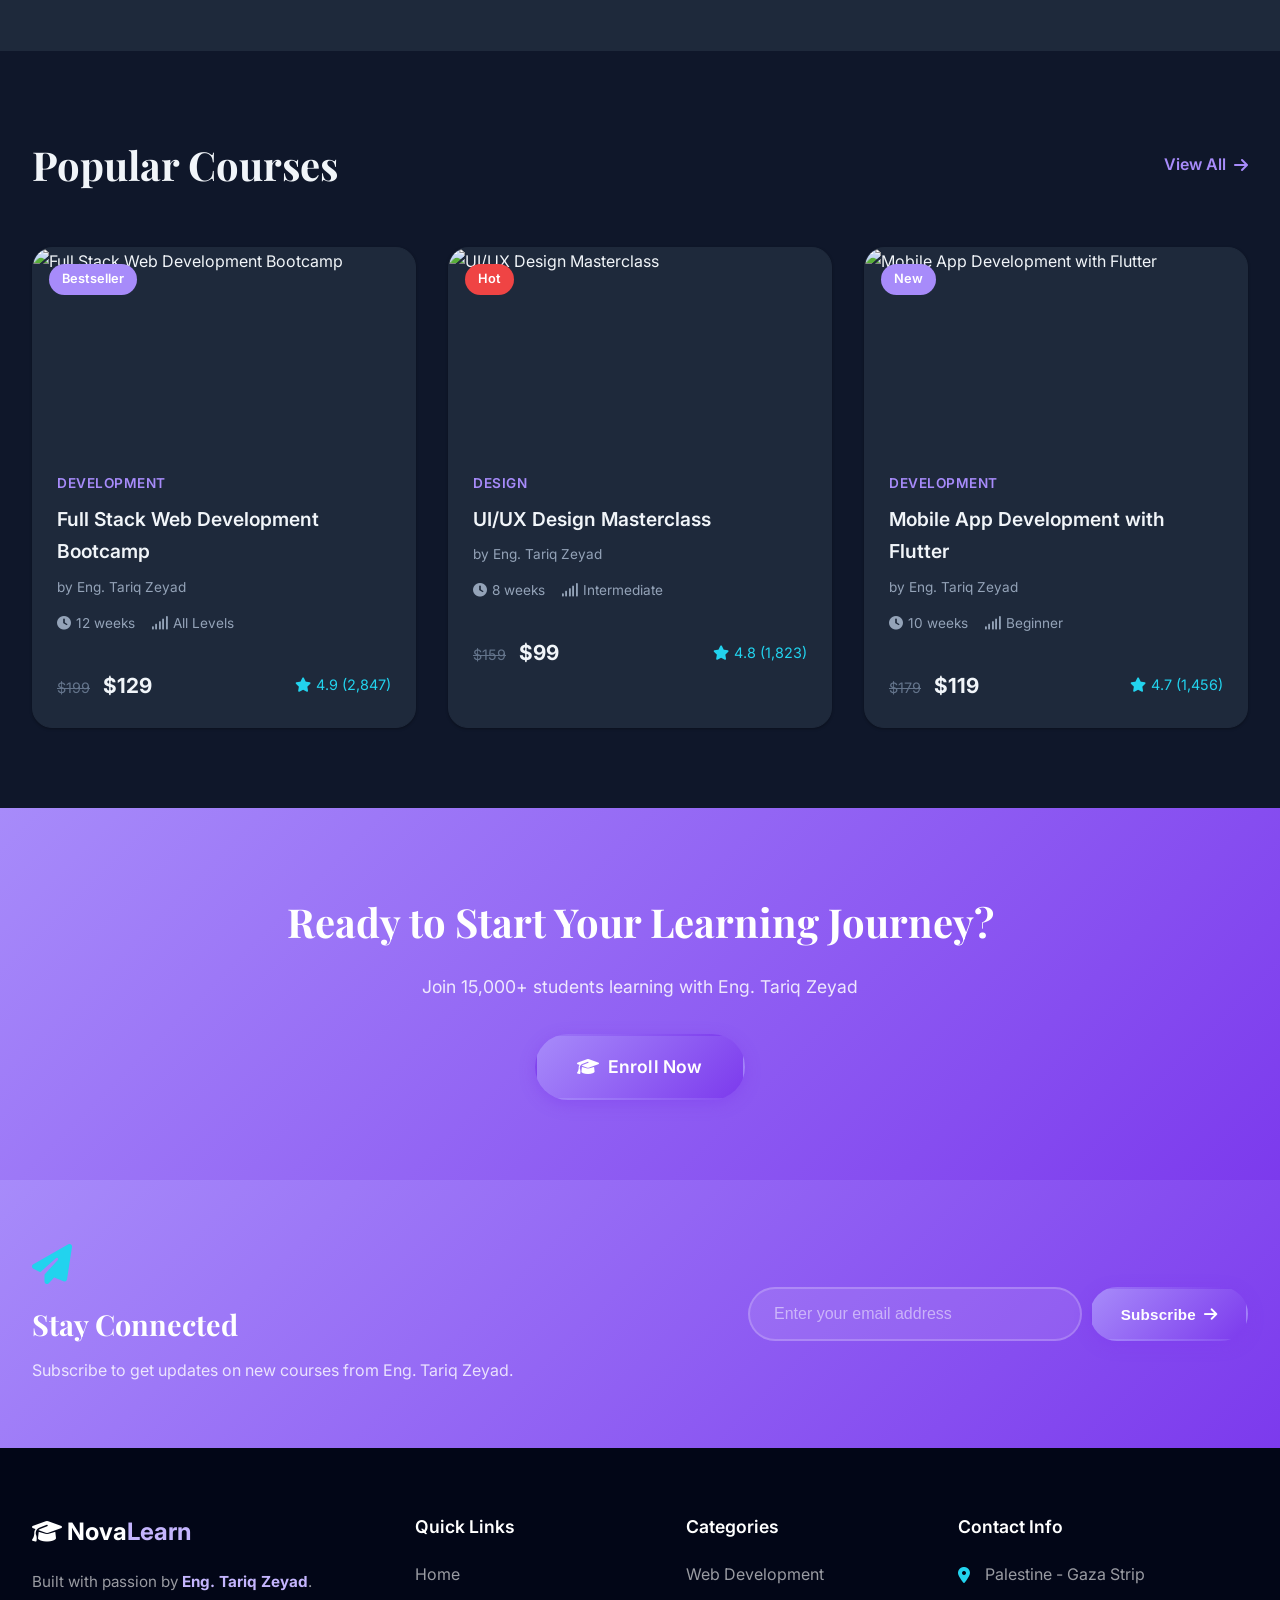
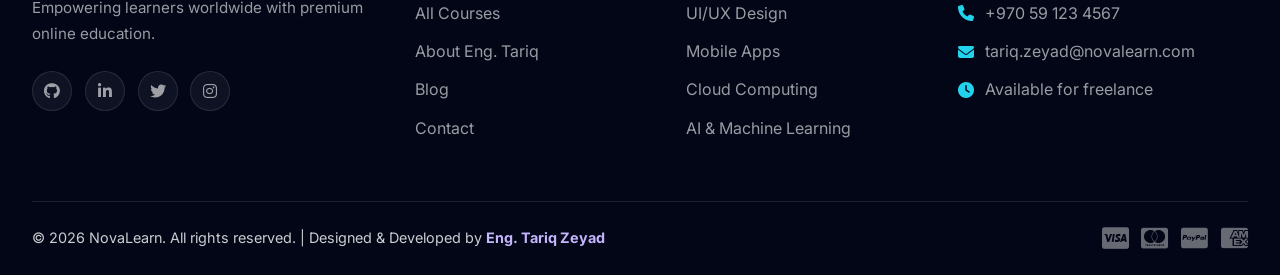
==== commit 76118460: "Modified" ====
--- a/index.html
+++ b/index.html
@@ -6,7 +6,7 @@
   <meta name="description" content="NovaLearn - Premium online courses platform by Eng. Tariq Zeyad. Learn Web Development, Design, AI, and more.">
   <meta name="author" content="Eng. Tariq Zeyad">
   <meta name="keywords" content="online courses, web development, programming, Eng. Tariq Zeyad, Palestine, Gaza">
-  <title>NovaLearn | Premium Online Courses by Eng. Tariq Zeyad</title>
+  <title>NovaLearn </title>
   
   <link rel="stylesheet" href="https://cdnjs.cloudflare.com/ajax/libs/font-awesome/6.5.1/css/all.min.css">
   <link rel="preconnect" href="https://fonts.googleapis.com">
@@ -276,7 +276,7 @@
         </div>
       </div>
       <div class="footer-bottom">
-        <p>&copy; 2025 NovaLearn. All rights reserved. | Designed & Developed by <strong>Eng. Tariq Zeyad</strong></p>
+        <p>&copy; 2026 NovaLearn. All rights reserved. | Designed & Developed by <strong>Eng. Tariq Zeyad</strong></p>
         <div class="payment-methods">
           <i class="fab fa-cc-visa"></i>
           <i class="fab fa-cc-mastercard"></i>
